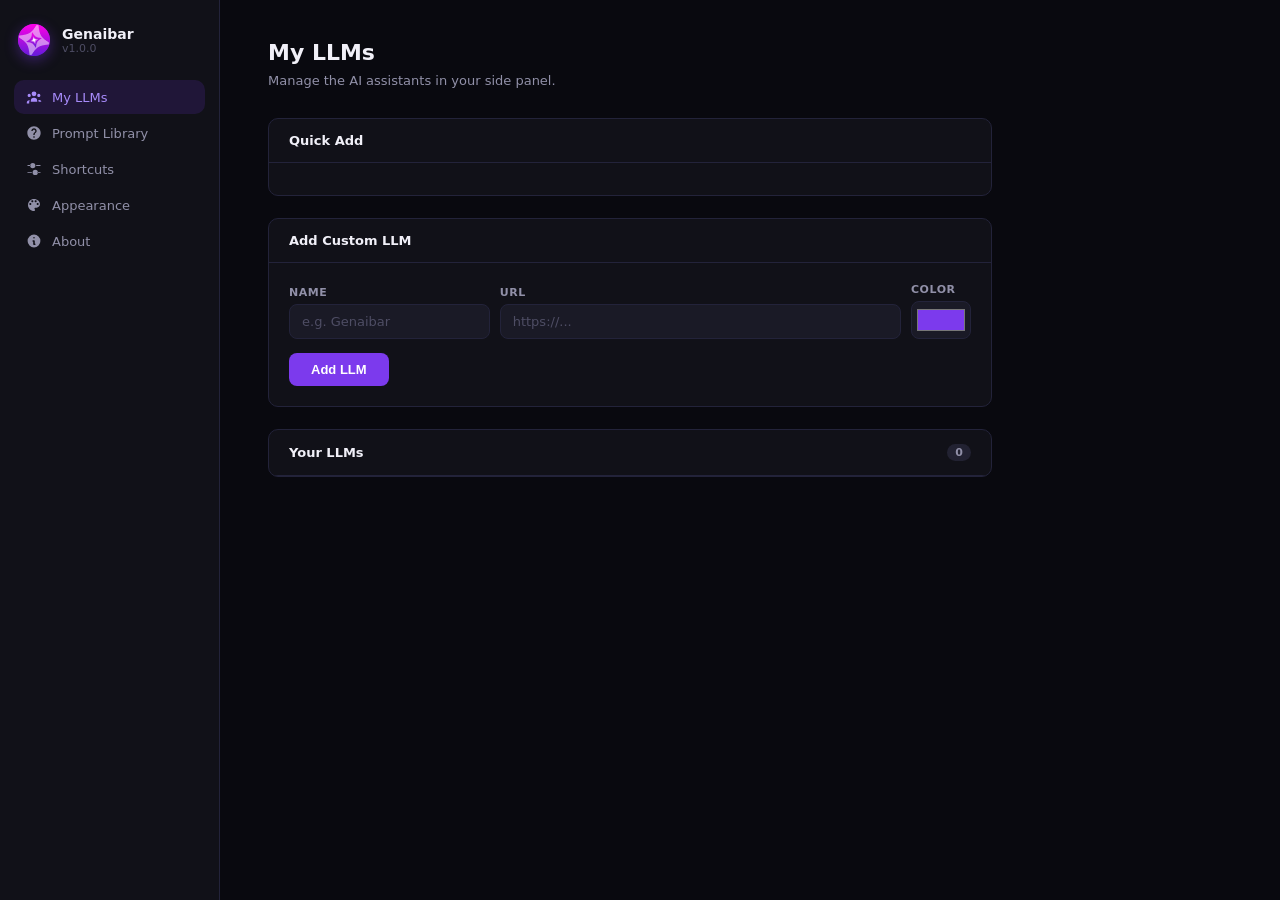
==== options/index.html @ ac5a8de8 "Initial commit: Genaibar - AI Sidebar Chrome Extension" ====
<!DOCTYPE html>
<html lang="en">
<head>
  <meta charset="UTF-8"/>
  <meta name="viewport" content="width=device-width,initial-scale=1.0"/>
  <title>Genaibar — Settings</title>
  <link rel="stylesheet" href="options.css"/>
</head>
<body>
<div class="page">
  <aside class="sidebar">
    <div class="brand">
      <div class="brand-v"><img src="/icons/icon32.png" alt=""></div>
      <div>
        <div class="brand-name">Genaibar</div>
        <div class="brand-ver">v1.0.0</div>
      </div>
    </div>
    <nav class="nav">
      <a class="nav-item active" data-section="llms">
        <svg viewBox="0 0 20 20" fill="currentColor"><path d="M13 6a3 3 0 11-6 0 3 3 0 016 0zM18 8a2 2 0 11-4 0 2 2 0 014 0zM14 15a4 4 0 00-8 0v1h8v-1zM6 8a2 2 0 11-4 0 2 2 0 014 0zM16 18v-1a5.972 5.972 0 00-.75-2.906A3.005 3.005 0 0119 15v1h-3zM4.75 14.094A5.973 5.973 0 004 17v1H1v-1a3 3 0 013.75-2.906z"/></svg>
        My LLMs
      </a>
      <a class="nav-item" data-section="prompts">
        <svg viewBox="0 0 24 24" fill="currentColor"><path d="M12 2C6.48 2 2 6.48 2 12s4.48 10 10 10 10-4.48 10-10S17.52 2 12 2zm1 17h-2v-2h2v2zm2.07-7.75l-.9.92C13.45 12.9 13 13.5 13 15h-2v-.5c0-1.1.45-2.1 1.17-2.83l1.24-1.26c.37-.36.59-.86.59-1.41 0-1.1-.9-2-2-2s-2 .9-2 2H8c0-2.21 1.79-4 4-4s4 1.79 4 4c0 .88-.36 1.68-.93 2.25z"/></svg>
        Prompt Library
      </a>
      <a class="nav-item" data-section="shortcuts">
        <svg viewBox="0 0 24 24" fill="currentColor"><path d="M21.3 7.58H15.72c-.39 0-.7-.31-.7-.7s.31-.7.7-.7h5.58c.39 0 .7.31.7.7s-.31.7-.7.7ZM6.42 7.58H2.7c-.39 0-.7-.31-.7-.7s.31-.7.7-.7h3.72c.39 0 .7.31.7.7s-.32.7-.7.7ZM10.14 10.83a3.95 3.95 0 100-7.9 3.95 3.95 0 000 7.9ZM21.3 17.81h-3.72c-.39 0-.7-.31-.7-.7s.31-.7.7-.7h3.72c.39 0 .7.31.7.7s-.31.7-.7.7ZM8.28 17.81H2.7c-.39 0-.7-.31-.7-.7s.31-.7.7-.7h5.58c.39 0 .7.31.7.7s-.32.7-.7.7ZM13.86 21.07a3.95 3.95 0 100-7.9 3.95 3.95 0 000 7.9Z"/></svg>
        Shortcuts
      </a>
      <a class="nav-item" data-section="appearance">
        <svg viewBox="0 0 24 24" fill="currentColor"><path d="M12 3c-4.97 0-9 4.03-9 9s4.03 9 9 9c.83 0 1.5-.67 1.5-1.5 0-.39-.15-.74-.39-1.01-.23-.26-.38-.61-.38-.99 0-.83.67-1.5 1.5-1.5H16c2.76 0 5-2.24 5-5 0-4.42-4.03-8-9-8zm-5.5 9c-.83 0-1.5-.67-1.5-1.5S5.67 9 6.5 9 8 9.67 8 10.5 7.33 12 6.5 12zm3-4C8.67 8 8 7.33 8 6.5S8.67 5 9.5 5s1.5.67 1.5 1.5S10.33 8 9.5 8zm5 0c-.83 0-1.5-.67-1.5-1.5S13.67 5 14.5 5s1.5.67 1.5 1.5S15.33 8 14.5 8zm3 4c-.83 0-1.5-.67-1.5-1.5S16.67 9 17.5 9s1.5.67 1.5 1.5-.67 1.5-1.5 1.5z"/></svg>
        Appearance
      </a>
      <a class="nav-item" data-section="about">
        <svg viewBox="0 0 20 20" fill="currentColor"><path fill-rule="evenodd" d="M18 10a8 8 0 11-16 0 8 8 0 0116 0zm-7-4a1 1 0 11-2 0 1 1 0 012 0zM9 9a1 1 0 000 2v3a1 1 0 001 1h1a1 1 0 100-2v-3a1 1 0 00-1-1H9z" clip-rule="evenodd"/></svg>
        About
      </a>
    </nav>
  </aside>

  <main class="content">

    <!-- MY LLMS -->
    <section class="section" id="section-llms">
      <div class="section-header"><h1>My LLMs</h1><p>Manage the AI assistants in your side panel.</p></div>
      <div class="card">
        <div class="card-hdr"><h2>Quick Add</h2></div>
        <div class="presets" id="presets"></div>
      </div>
      <div class="card">
        <div class="card-hdr"><h2>Add Custom LLM</h2></div>
        <form class="add-form" id="addForm">
          <div class="form-row">
            <div class="field"><label>Name</label><input type="text" id="newName" placeholder="e.g. Genaibar" maxlength="30" required/></div>
            <div class="field flex2"><label>URL</label><input type="url" id="newUrl" placeholder="https://..." required/></div>
            <div class="field fcolor"><label>Color</label><input type="color" id="newColor" value="#7c3aed"/></div>
          </div>
          <button type="submit" class="btn-primary">Add LLM</button>
        </form>
      </div>
      <div class="card">
        <div class="card-hdr"><h2>Your LLMs</h2><span class="badge" id="llmCount">0</span></div>
        <div id="llmList" class="item-list"></div>
      </div>
    </section>

    <!-- PROMPTS -->
    <section class="section hidden" id="section-prompts">
      <div class="section-header"><h1>Prompt Library</h1><p>Save frequently-used prompts. Click any prompt in the panel to paste it directly into your active LLM.</p></div>
      <div class="card">
        <div class="card-hdr"><h2>Add Prompt</h2></div>
        <form class="add-form" id="promptForm">
          <div class="field"><label>Title</label><input type="text" id="promptTitle" placeholder="e.g. Summarise this page" maxlength="60" required/></div>
          <div class="field"><label>Content</label><textarea id="promptContent" placeholder="Enter the full prompt text…" rows="4" required></textarea></div>
          <button type="submit" class="btn-primary">Save Prompt</button>
        </form>
      </div>
      <div class="card">
        <div class="card-hdr"><h2>Saved Prompts</h2><span class="badge" id="promptCount">0</span></div>
        <div id="promptList" class="item-list"></div>
      </div>
    </section>

    <!-- SHORTCUTS -->
    <section class="section hidden" id="section-shortcuts">
      <div class="section-header"><h1>Keyboard Shortcuts</h1><p>All shortcuts open the panel automatically and paste directly into the active LLM — no extra steps.</p></div>
      <div class="card">
        <div class="card-hdr"><h2>Status</h2><button class="btn-sm-out" id="checkShortcutsBtn">Check now</button></div>
        <div class="shortcut-status" id="shortcutStatus">Click "Check now" to verify your shortcuts.</div>
        <div id="shortcutList" class="shortcut-list"></div>
      </div>
      <div class="card">
        <div class="card-hdr"><h2>Reference</h2></div>
        <table class="sc-table">
          <thead><tr><th>Action</th><th>Default shortcut</th></tr></thead>
          <tbody>
            <tr><td>Screenshot → paste into LLM</td><td><kbd>Alt</kbd>+<kbd>Shift</kbd>+<kbd>S</kbd></td></tr>
            <tr><td>Region screenshot → paste into LLM</td><td><kbd>Alt</kbd>+<kbd>Shift</kbd>+<kbd>R</kbd></td></tr>
            <tr><td>Selected text → paste into LLM</td><td><kbd>Alt</kbd>+<kbd>Shift</kbd>+<kbd>C</kbd></td></tr>
          </tbody>
        </table>
        <p class="hint">To change shortcuts: <a class="hlink" id="scLink" href="#">chrome://extensions/shortcuts</a></p>
      </div>
    </section>

    <!-- APPEARANCE -->
    <section class="section hidden" id="section-appearance">
      <div class="section-header"><h1>Appearance</h1><p>Customise how Genaibar behaves on your pages.</p></div>
      <div class="card">
        <div class="card-hdr"><h2>Floating Button</h2></div>
        <div class="toggle-row">
          <div>
            <div class="toggle-label">Show floating "V" button on all pages</div>
            <div class="toggle-sub">A small draggable button that opens the side panel instantly.</div>
          </div>
          <label class="toggle-switch">
            <input type="checkbox" id="floatingBtnToggle" checked/>
            <span class="toggle-knob"></span>
          </label>
        </div>
      </div>
    </section>

    <!-- ABOUT -->
    <section class="section hidden" id="section-about">
      <div class="section-header"><h1>About</h1></div>
      <div class="card about-card">
        <div class="about-v"><img src="/icons/icon48.png" alt=""></div>
        <h2>Genaibar <div class="ver-tag">v1.0.0</div></h2>
        <p>A production-ready Chrome extension that loads all your AI assistants in a persistent side panel — with direct screenshot &amp; text paste, session history, prompt library, keyboard shortcuts, and a floating quick-access button.</p>
        <!-- <div class="phases">
          <div class="phase done">Phase 1 — LLM Hub &amp; Side Panel ✓</div>
          <div class="phase done">Phase 2 — Screenshot Tool &amp; History ✓</div>
          <div class="phase done">Phase 3 — Direct Paste &amp; Smart Copy ✓</div>
          <div class="phase done">Phase 4 — Prompt Library ✓</div>
          <div class="phase done">Phase 5 — Floating Button &amp; Polish ✓</div>
        </div> -->
        <a class="gh-link" href="https://github.com" target="_blank">⭐ Star on GitHub</a>
      </div>
    </section>

  </main>
</div>
<div id="toast" class="toast"></div>
<script src="options.js"></script>
</body>
</html>
---- options/options.css ----
:root{
  --bg-0:#09090f;--bg-1:#111118;--bg-2:#1a1a26;--bg-3:#222232;--bg-4:#2c2c40;
  --accent:#7c3aed;--accent-dim:rgba(124,58,237,.15);--accent-light:#a78bfa;
  --text-1:#f1f0f8;--text-2:#9190a8;--text-3:#4e4d64;
  --border:#23233a;--border-l:#2e2e46;
  --success:#10b981;--danger:#ef4444;--warn:#f59e0b;
  --r:10px;
}
*,*::before,*::after{box-sizing:border-box;margin:0;padding:0}
body{background:var(--bg-0);color:var(--text-1);font-family:-apple-system,BlinkMacSystemFont,'Segoe UI',system-ui,sans-serif;font-size:14px;min-height:100vh;-webkit-font-smoothing:antialiased}
.page{display:flex;min-height:100vh}

/* ── SIDEBAR ── */
.sidebar{width:220px;background:var(--bg-1);border-right:1px solid var(--border);display:flex;flex-direction:column;padding:24px 14px;gap:24px;flex-shrink:0;position:fixed;top:0;left:0;bottom:0}
.brand{display:flex;align-items:center;gap:12px;padding:0 4px}
.brand-v{width:32px;height:32px;border-radius:50%;background:linear-gradient(135deg,#7c3aed,#4c1d95);display:flex;align-items:center;justify-content:center;font-size:18px;font-weight:800;color:#fff;flex-shrink:0;box-shadow:0 4px 14px rgba(124,58,237,.4)}
.brand-name{font-size:14px;font-weight:800;color:var(--text-1)}
.brand-ver{font-size:11px;color:var(--text-3)}
.nav{display:flex;flex-direction:column;gap:2px}
.nav-item{display:flex;align-items:center;gap:10px;padding:9px 12px;border-radius:var(--r);cursor:pointer;color:var(--text-2);font-weight:500;text-decoration:none;transition:all .14s;font-size:13px}
.nav-item svg{width:16px;height:16px;flex-shrink:0}
.nav-item:hover{background:var(--bg-2);color:var(--text-1)}
.nav-item.active{background:var(--accent-dim);color:var(--accent-light)}

/* ── CONTENT ── */
.content{flex:1;margin-left:220px;padding:40px 48px;max-width:820px}
.section{display:flex;flex-direction:column;gap:22px}
.section.hidden{display:none}
.section-header{margin-bottom:4px}
.section-header h1{font-size:22px;font-weight:800;margin-bottom:5px}
.section-header p{color:var(--text-2);line-height:1.7;font-size:13px}

/* ── CARDS ── */
.card{background:var(--bg-1);border:1px solid var(--border);border-radius:var(--r);overflow:hidden}
.card-hdr{display:flex;align-items:center;gap:10px;padding:14px 20px;border-bottom:1px solid var(--border)}
.card-hdr h2{font-size:13px;font-weight:700}
.badge{background:var(--bg-3);color:var(--text-2);font-size:11px;font-weight:700;padding:2px 8px;border-radius:20px;margin-left:auto}

/* ── PRESETS ── */
.presets{display:flex;flex-wrap:wrap;gap:8px;padding:16px 20px}
.preset-btn{display:flex;align-items:center;gap:7px;padding:7px 13px;background:var(--bg-2);border:1px solid var(--border);border-radius:8px;color:var(--text-1);font-size:13px;font-weight:500;cursor:pointer;transition:all .14s}
.preset-btn img{width:16px;height:16px;border-radius:3px}
.preset-btn:hover{border-color:var(--accent);background:var(--accent-dim);color:var(--accent-light)}
.preset-btn.added{opacity:.38;cursor:default;pointer-events:none}
.preset-btn.added::after{content:' ✓';color:var(--success)}

/* ── FORMS ── */
.add-form{padding:20px;display:flex;flex-direction:column;gap:14px}
.form-row{display:flex;gap:10px;align-items:flex-end}
.field{display:flex;flex-direction:column;gap:5px;flex:1}
.field.flex2{flex:2}
.field.fcolor{flex:0 0 60px}
label{font-size:11px;font-weight:700;color:var(--text-2);text-transform:uppercase;letter-spacing:.05em}
input[type="text"],input[type="url"],textarea{background:var(--bg-2);border:1px solid var(--border);border-radius:8px;color:var(--text-1);font-size:13px;padding:9px 12px;outline:none;transition:border-color .14s;width:100%;font-family:inherit}
input[type="text"]:focus,input[type="url"]:focus,textarea:focus{border-color:var(--accent)}
input::placeholder,textarea::placeholder{color:var(--text-3)}
textarea{resize:vertical;min-height:80px}
input[type="color"]{width:60px;height:38px;border:1px solid var(--border);border-radius:8px;background:var(--bg-2);cursor:pointer;padding:3px}
.btn-primary{align-self:flex-start;padding:9px 22px;background:var(--accent);color:#fff;border:none;border-radius:8px;font-size:13px;font-weight:700;cursor:pointer;transition:background .14s}
.btn-primary:hover{background:#6d28d9}

/* ── ITEM LISTS ── */
.item-list{display:flex;flex-direction:column}
.list-empty{padding:20px;text-align:center;color:var(--text-3);font-size:13px}
.list-row{display:flex;align-items:center;gap:10px;padding:10px 16px;border-bottom:1px solid var(--border);transition:background .1s}
.list-row:hover{background:var(--bg-2)}
.list-row:last-child{border-bottom:none}
.color-dot{width:10px;height:10px;border-radius:50%;flex-shrink:0}
.row-fav{width:22px;height:22px;border-radius:4px;display:flex;align-items:center;justify-content:center;font-size:10px;font-weight:700;color:#fff;flex-shrink:0;background:var(--bg-3)}
.row-fav img{width:22px;height:22px;border-radius:4px;object-fit:contain}
.row-info{flex:1;overflow:hidden}
.row-name{font-size:13px;font-weight:600;display:flex;align-items:center;gap:5px}
.row-url{font-size:11px;color:var(--text-3);overflow:hidden;text-overflow:ellipsis;white-space:nowrap}
.def-star{color:var(--warn)}
.row-acts{display:flex;gap:3px}
.row-btn{padding:4px 8px;border-radius:6px;background:transparent;border:1px solid var(--border);color:var(--text-3);font-size:12px;cursor:pointer;transition:all .12s}
.row-btn:hover{color:var(--text-1);border-color:var(--border-l)}
.row-btn.del:hover{color:var(--danger);border-color:var(--danger)}
.row-btn.star:hover{color:var(--warn);border-color:var(--warn)}

/* ── SHORTCUTS ── */
.shortcut-status{padding:12px 20px;font-size:13px;color:var(--text-2);border-bottom:1px solid var(--border)}
.sok{color:var(--success);font-weight:700}
.sw{color:var(--warn);font-weight:700}
.slink{color:var(--accent-light);text-decoration:underline;cursor:pointer;font-weight:600;margin-left:8px}
.shortcut-list{display:flex;flex-direction:column}
.sc-row{display:flex;align-items:center;justify-content:space-between;padding:11px 20px;border-bottom:1px solid var(--border)}
.sc-row:last-child{border-bottom:none}
.sc-lbl{font-size:13px}
.sc-key{display:flex;align-items:center;gap:2px}
.sc-key kbd{display:inline-flex;align-items:center;padding:2px 7px;background:var(--bg-3);border:1px solid var(--border);border-radius:5px;font-family:inherit;font-size:12px;font-weight:700;color:var(--text-1)}
.sc-warn{color:var(--warn);font-size:12px;font-weight:700}
.sc-table{width:100%;border-collapse:collapse}
.sc-table th,.sc-table td{padding:12px 20px;text-align:left;border-bottom:1px solid var(--border)}
.sc-table th{font-size:11px;text-transform:uppercase;letter-spacing:.05em;color:var(--text-3)}
.sc-table tr:last-child td{border-bottom:none}
kbd{display:inline-flex;align-items:center;padding:2px 7px;background:var(--bg-3);border:1px solid var(--border);border-radius:5px;font-family:inherit;font-size:12px;font-weight:700;color:var(--text-1)}
.hint{padding:12px 20px;color:var(--text-2);font-size:12px;border-top:1px solid var(--border)}
.hlink{color:var(--accent-light);text-decoration:underline;cursor:pointer}
.btn-sm-out{margin-left:auto;padding:5px 12px;background:transparent;border:1px solid var(--border);border-radius:7px;color:var(--text-2);font-size:12px;font-weight:600;cursor:pointer;transition:all .14s}
.btn-sm-out:hover{color:var(--text-1);border-color:var(--accent)}

/* ── TOGGLE SWITCH ── */
.toggle-row{display:flex;align-items:center;justify-content:space-between;padding:16px 20px;gap:20px}
.toggle-label{font-size:13px;font-weight:600;margin-bottom:3px}
.toggle-sub{font-size:12px;color:var(--text-2)}
.toggle-switch{position:relative;display:inline-block;width:42px;height:24px;flex-shrink:0}
.toggle-switch input{opacity:0;width:0;height:0}
.toggle-knob{position:absolute;cursor:pointer;inset:0;background:var(--bg-3);border:1px solid var(--border);border-radius:24px;transition:.2s}
.toggle-knob::before{content:'';position:absolute;width:18px;height:18px;left:2px;top:2px;background:var(--text-3);border-radius:50%;transition:.2s}
input:checked + .toggle-knob{background:var(--accent);border-color:var(--accent)}
input:checked + .toggle-knob::before{transform:translateX(18px);background:#fff}

/* ── ABOUT ── */
.about-card{display:flex;flex-direction:column;align-items:center;text-align:center;gap:16px;padding:40px}
.about-v{width:64px;height:64px;border-radius:50%;background:linear-gradient(135deg,#7c3aed,#4c1d95);display:flex;align-items:center;justify-content:center;font-size:28px;font-weight:900;color:#fff;box-shadow:0 8px 28px rgba(124,58,237,.5)}
.about-card h2{font-size:20px;font-weight:800}
.about-card p{color:var(--text-2);max-width:460px;line-height:1.75;font-size:13px}
.ver-tag{font-size:13px;color:var(--text-3);font-weight:400}
.phases{display:flex;flex-direction:column;gap:7px;width:100%;max-width:360px}
.phase{padding:9px 16px;border:1px solid var(--border);border-radius:8px;font-size:13px;color:var(--text-2);text-align:left}
.phase.done{border-color:var(--success);color:var(--success);background:rgba(16,185,129,.07)}
.gh-link{display:inline-flex;align-items:center;gap:6px;padding:10px 22px;background:var(--bg-3);border:1px solid var(--border-l);border-radius:8px;color:var(--text-1);font-size:13px;font-weight:600;text-decoration:none;transition:all .14s}
.gh-link:hover{border-color:var(--accent);color:var(--accent-light)}

/* ── TOAST ── */
.toast{position:fixed;bottom:24px;right:24px;background:var(--bg-3);border:1px solid var(--border);border-radius:10px;padding:11px 18px;font-size:13px;font-weight:600;color:var(--text-1);opacity:0;transform:translateY(6px);transition:all .2s;pointer-events:none;z-index:1000}
.toast.show{opacity:1;transform:translateY(0)}
.toast.success{border-color:var(--success);color:var(--success)}
.toast.error{border-color:var(--danger);color:var(--danger)}
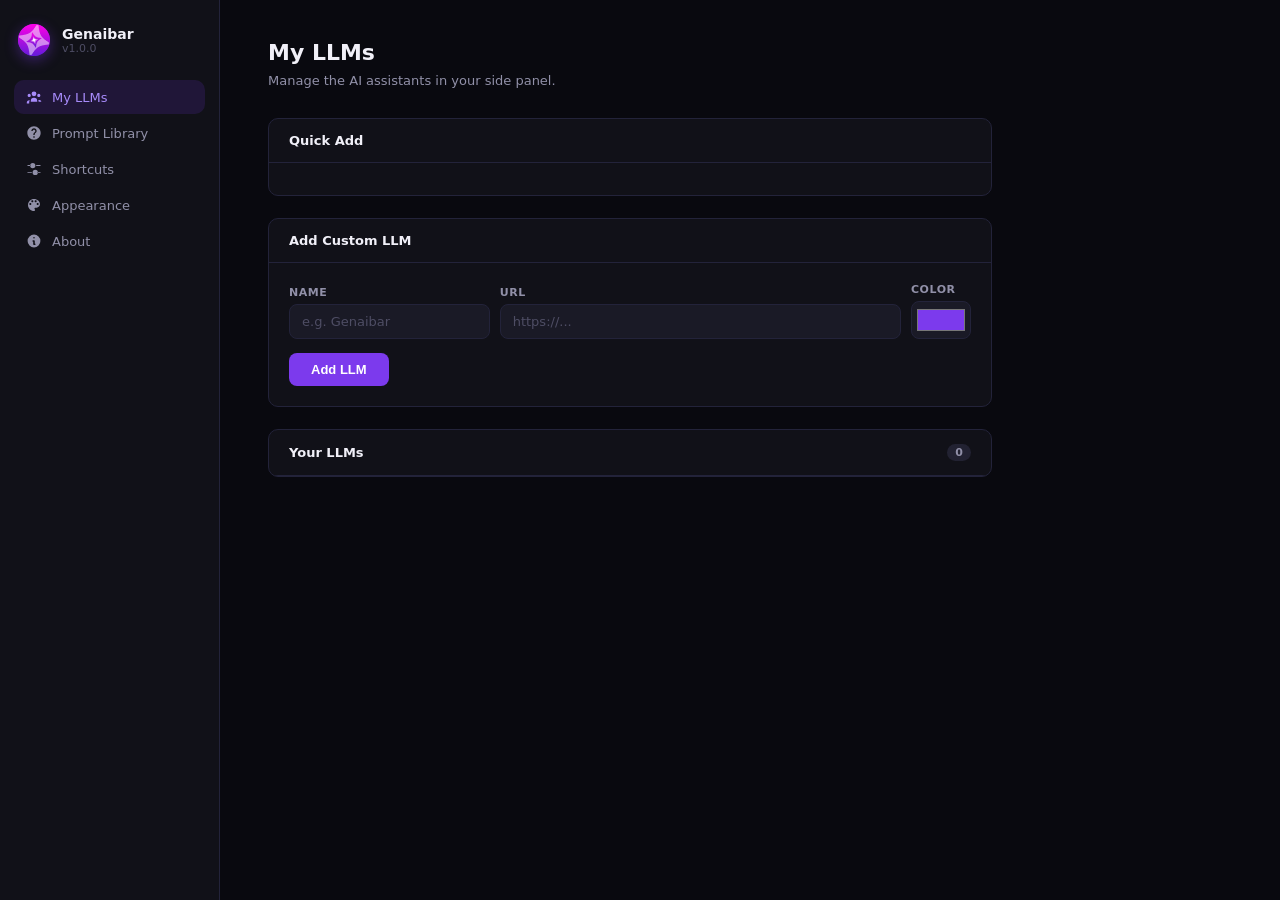
==== commit f6ce7d68: "Initial commit: Genaibar - Updated" ====
--- a/options/index.html
+++ b/options/index.html
@@ -137,7 +137,7 @@
           <div class="phase done">Phase 4 — Prompt Library ✓</div>
           <div class="phase done">Phase 5 — Floating Button &amp; Polish ✓</div>
         </div> -->
-        <a class="gh-link" href="https://github.com" target="_blank">⭐ Star on GitHub</a>
+        <a class="gh-link" href="https://github.com/MuhammadFaizanAI/Genaibar" target="_blank">⭐ Star on GitHub</a>
       </div>
     </section>
 
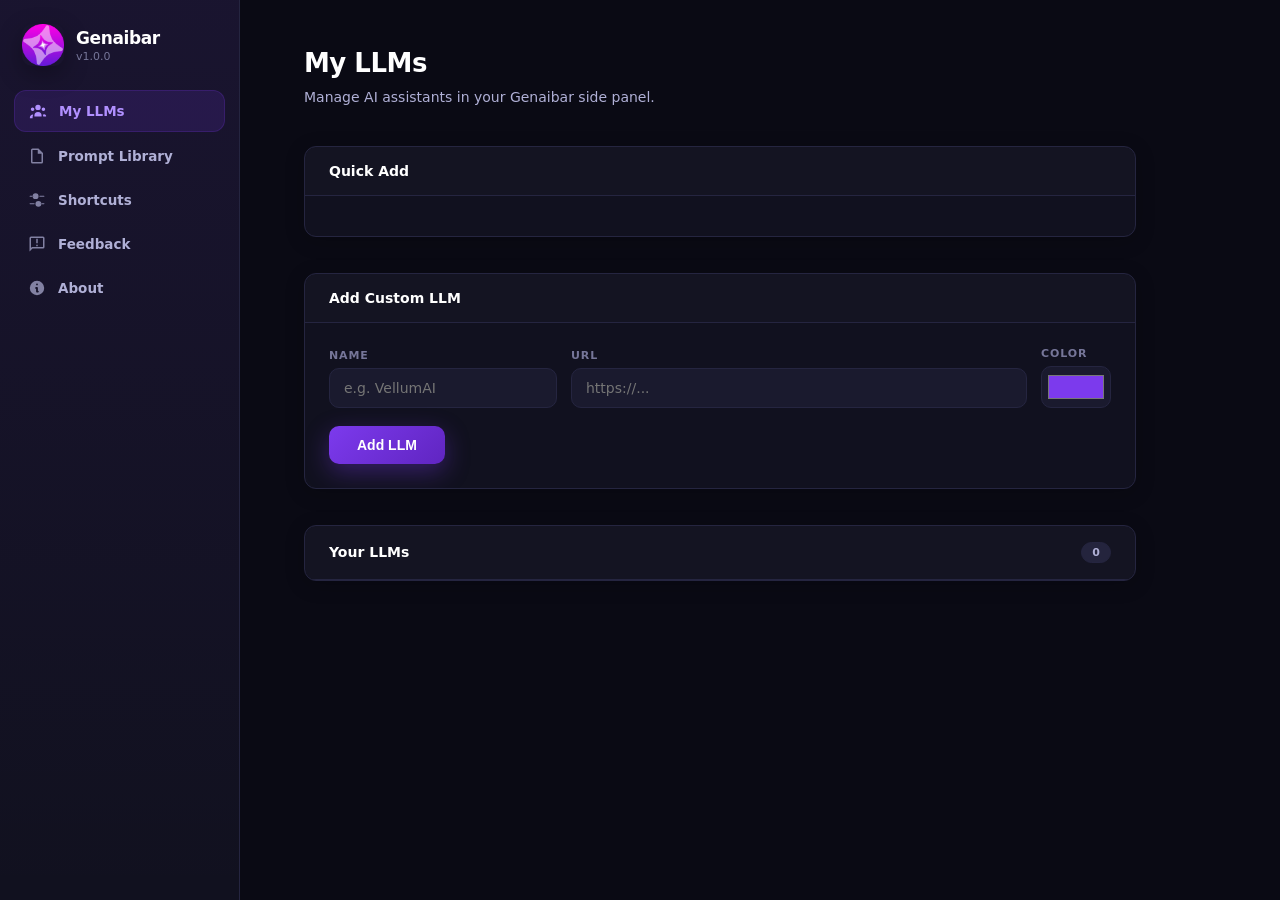
==== commit 11079e28: "Initial commit: Genaibar - v1.0.0" ====
--- a/options/index.html
+++ b/options/index.html
@@ -10,7 +10,7 @@
 <div class="page">
   <aside class="sidebar">
     <div class="brand">
-      <div class="brand-v"><img src="/icons/icon32.png" alt=""></div>
+      <img src="../icons/icon48.png" class="brand-logo" alt="Genaibar"/>
       <div>
         <div class="brand-name">Genaibar</div>
         <div class="brand-ver">v1.0.0</div>
@@ -22,16 +22,16 @@
         My LLMs
       </a>
       <a class="nav-item" data-section="prompts">
-        <svg viewBox="0 0 24 24" fill="currentColor"><path d="M12 2C6.48 2 2 6.48 2 12s4.48 10 10 10 10-4.48 10-10S17.52 2 12 2zm1 17h-2v-2h2v2zm2.07-7.75l-.9.92C13.45 12.9 13 13.5 13 15h-2v-.5c0-1.1.45-2.1 1.17-2.83l1.24-1.26c.37-.36.59-.86.59-1.41 0-1.1-.9-2-2-2s-2 .9-2 2H8c0-2.21 1.79-4 4-4s4 1.79 4 4c0 .88-.36 1.68-.93 2.25z"/></svg>
+        <svg viewBox="0 0 24 24" fill="currentColor"><path d="M14,2H6A2,2 0 0,0 4,4V20A2,2 0 0,0 6,22H18A2,2 0 0,0 20,20V8L14,2M18,20H6V4H13V9H18V20Z"/></svg>
         Prompt Library
       </a>
       <a class="nav-item" data-section="shortcuts">
         <svg viewBox="0 0 24 24" fill="currentColor"><path d="M21.3 7.58H15.72c-.39 0-.7-.31-.7-.7s.31-.7.7-.7h5.58c.39 0 .7.31.7.7s-.31.7-.7.7ZM6.42 7.58H2.7c-.39 0-.7-.31-.7-.7s.31-.7.7-.7h3.72c.39 0 .7.31.7.7s-.32.7-.7.7ZM10.14 10.83a3.95 3.95 0 100-7.9 3.95 3.95 0 000 7.9ZM21.3 17.81h-3.72c-.39 0-.7-.31-.7-.7s.31-.7.7-.7h3.72c.39 0 .7.31.7.7s-.31.7-.7.7ZM8.28 17.81H2.7c-.39 0-.7-.31-.7-.7s.31-.7.7-.7h5.58c.39 0 .7.31.7.7s-.32.7-.7.7ZM13.86 21.07a3.95 3.95 0 100-7.9 3.95 3.95 0 000 7.9Z"/></svg>
         Shortcuts
       </a>
-      <a class="nav-item" data-section="appearance">
-        <svg viewBox="0 0 24 24" fill="currentColor"><path d="M12 3c-4.97 0-9 4.03-9 9s4.03 9 9 9c.83 0 1.5-.67 1.5-1.5 0-.39-.15-.74-.39-1.01-.23-.26-.38-.61-.38-.99 0-.83.67-1.5 1.5-1.5H16c2.76 0 5-2.24 5-5 0-4.42-4.03-8-9-8zm-5.5 9c-.83 0-1.5-.67-1.5-1.5S5.67 9 6.5 9 8 9.67 8 10.5 7.33 12 6.5 12zm3-4C8.67 8 8 7.33 8 6.5S8.67 5 9.5 5s1.5.67 1.5 1.5S10.33 8 9.5 8zm5 0c-.83 0-1.5-.67-1.5-1.5S13.67 5 14.5 5s1.5.67 1.5 1.5S15.33 8 14.5 8zm3 4c-.83 0-1.5-.67-1.5-1.5S16.67 9 17.5 9s1.5.67 1.5 1.5-.67 1.5-1.5 1.5z"/></svg>
-        Appearance
+      <a class="nav-item" data-section="feedback">
+        <svg viewBox="0 0 24 24" fill="currentColor"><path d="M20,2H4A2,2 0 0,0 2,4V22L6,18H20A2,2 0 0,0 22,16V4A2,2 0 0,0 20,2M20,16H5.17L4,17.17V4H20V16M11,5H13V11H11V5M11,13H13V15H11V13Z"/></svg>
+        Feedback
       </a>
       <a class="nav-item" data-section="about">
         <svg viewBox="0 0 20 20" fill="currentColor"><path fill-rule="evenodd" d="M18 10a8 8 0 11-16 0 8 8 0 0116 0zm-7-4a1 1 0 11-2 0 1 1 0 012 0zM9 9a1 1 0 000 2v3a1 1 0 001 1h1a1 1 0 100-2v-3a1 1 0 00-1-1H9z" clip-rule="evenodd"/></svg>
@@ -41,19 +41,15 @@
   </aside>
 
   <main class="content">
-
     <!-- MY LLMS -->
     <section class="section" id="section-llms">
-      <div class="section-header"><h1>My LLMs</h1><p>Manage the AI assistants in your side panel.</p></div>
-      <div class="card">
-        <div class="card-hdr"><h2>Quick Add</h2></div>
-        <div class="presets" id="presets"></div>
-      </div>
+      <div class="section-header"><h1>My LLMs</h1><p>Manage AI assistants in your Genaibar side panel.</p></div>
+      <div class="card"><div class="card-hdr"><h2>Quick Add</h2></div><div class="presets" id="presets"></div></div>
       <div class="card">
         <div class="card-hdr"><h2>Add Custom LLM</h2></div>
         <form class="add-form" id="addForm">
           <div class="form-row">
-            <div class="field"><label>Name</label><input type="text" id="newName" placeholder="e.g. Genaibar" maxlength="30" required/></div>
+            <div class="field"><label>Name</label><input type="text" id="newName" placeholder="e.g. VellumAI" maxlength="30" required/></div>
             <div class="field flex2"><label>URL</label><input type="url" id="newUrl" placeholder="https://..." required/></div>
             <div class="field fcolor"><label>Color</label><input type="color" id="newColor" value="#7c3aed"/></div>
           </div>
@@ -68,7 +64,7 @@
 
     <!-- PROMPTS -->
     <section class="section hidden" id="section-prompts">
-      <div class="section-header"><h1>Prompt Library</h1><p>Save frequently-used prompts. Click any prompt in the panel to paste it directly into your active LLM.</p></div>
+      <div class="section-header"><h1>Prompt Library</h1><p>Save prompts you use often. Click any prompt in the side panel to paste it instantly into your active LLM.</p></div>
       <div class="card">
         <div class="card-hdr"><h2>Add Prompt</h2></div>
         <form class="add-form" id="promptForm">
@@ -85,62 +81,93 @@
 
     <!-- SHORTCUTS -->
     <section class="section hidden" id="section-shortcuts">
-      <div class="section-header"><h1>Keyboard Shortcuts</h1><p>All shortcuts open the panel automatically and paste directly into the active LLM — no extra steps.</p></div>
+      <div class="section-header"><h1>Keyboard Shortcuts</h1><p>Manage your productivity triggers. All shortcuts automatically open Genaibar and context-inject into the active LLM.</p></div>
+      
       <div class="card">
-        <div class="card-hdr"><h2>Status</h2><button class="btn-sm-out" id="checkShortcutsBtn">Check now</button></div>
-        <div class="shortcut-status" id="shortcutStatus">Click "Check now" to verify your shortcuts.</div>
+        <div class="card-hdr">
+          <h2>Active Status</h2>
+          <button class="btn-sm-out" id="checkShortcutsBtn">Check for Conflicts</button>
+        </div>
+        <div class="shortcut-status" id="shortcutStatus">Verify your system shortcuts are active and not conflicted.</div>
         <div id="shortcutList" class="shortcut-list"></div>
       </div>
+
       <div class="card">
-        <div class="card-hdr"><h2>Reference</h2></div>
-        <table class="sc-table">
-          <thead><tr><th>Action</th><th>Default shortcut</th></tr></thead>
-          <tbody>
-            <tr><td>Screenshot → paste into LLM</td><td><kbd>Alt</kbd>+<kbd>Shift</kbd>+<kbd>S</kbd></td></tr>
-            <tr><td>Region screenshot → paste into LLM</td><td><kbd>Alt</kbd>+<kbd>Shift</kbd>+<kbd>R</kbd></td></tr>
-            <tr><td>Selected text → paste into LLM</td><td><kbd>Alt</kbd>+<kbd>Shift</kbd>+<kbd>C</kbd></td></tr>
-          </tbody>
-        </table>
-        <p class="hint">To change shortcuts: <a class="hlink" id="scLink" href="#">chrome://extensions/shortcuts</a></p>
+        <div class="card-hdr"><h2>Shortcut Reference</h2></div>
+        <div class="table-wrapper">
+          <table class="sc-table">
+            <thead><tr><th>Feature</th><th>Default Key</th></tr></thead>
+            <tbody>
+              <tr><td><strong>Open/Close Genaibar</strong></td><td><kbd>Alt</kbd> + <kbd>Shift</kbd> + <kbd>L</kbd></td></tr>
+              <tr><td><strong>Capture Full Tab → Upload</strong></td><td><kbd>Alt</kbd> + <kbd>Shift</kbd> + <kbd>S</kbd></td></tr>
+              <tr><td><strong>Select Region → Upload</strong></td><td><kbd>Alt</kbd> + <kbd>Shift</kbd> + <kbd>R</kbd></td></tr>
+              <tr><td><strong>Copy Selection → Inject</strong></td><td><kbd>Alt</kbd> + <kbd>Shift</kbd> + <kbd>C</kbd></td></tr>
+            </tbody>
+          </table>
+        </div>
+        <div class="card-footer">
+          <p class="hint">Customise these keys in Chrome Settings: <a class="hlink" id="scLink" href="#">chrome://extensions/shortcuts</a></p>
+        </div>
       </div>
     </section>
 
-    <!-- APPEARANCE -->
-    <section class="section hidden" id="section-appearance">
-      <div class="section-header"><h1>Appearance</h1><p>Customise how Genaibar behaves on your pages.</p></div>
+    <!-- FEEDBACK -->
+    <section class="section hidden" id="section-feedback">
+      <div class="section-header"><h1>Feedback</h1><p>Have a feature request or found a bug? Send a message directly to the developer.</p></div>
       <div class="card">
-        <div class="card-hdr"><h2>Floating Button</h2></div>
-        <div class="toggle-row">
-          <div>
-            <div class="toggle-label">Show floating "V" button on all pages</div>
-            <div class="toggle-sub">A small draggable button that opens the side panel instantly.</div>
-          </div>
-          <label class="toggle-switch">
-            <input type="checkbox" id="floatingBtnToggle" checked/>
-            <span class="toggle-knob"></span>
-          </label>
-        </div>
+        <div class="card-hdr"><h2>Send Feedback</h2></div>
+        <form class="add-form" id="feedbackForm">
+          <div class="field"><label>Subject</label><input type="text" id="fbSubject" placeholder="e.g. Bug on Claude.ai" required/></div>
+          <div class="field"><label>Message</label><textarea id="fbMessage" placeholder="Describe your feedback in detail…" rows="6" required></textarea></div>
+          <button type="submit" class="btn-primary">Send via Email</button>
+        </form>
       </div>
     </section>
 
     <!-- ABOUT -->
     <section class="section hidden" id="section-about">
-      <div class="section-header"><h1>About</h1></div>
-      <div class="card about-card">
-        <div class="about-v"><img src="/icons/icon48.png" alt=""></div>
-        <h2>Genaibar <div class="ver-tag">v1.0.0</div></h2>
-        <p>A production-ready Chrome extension that loads all your AI assistants in a persistent side panel — with direct screenshot &amp; text paste, session history, prompt library, keyboard shortcuts, and a floating quick-access button.</p>
-        <!-- <div class="phases">
-          <div class="phase done">Phase 1 — LLM Hub &amp; Side Panel ✓</div>
-          <div class="phase done">Phase 2 — Screenshot Tool &amp; History ✓</div>
-          <div class="phase done">Phase 3 — Direct Paste &amp; Smart Copy ✓</div>
-          <div class="phase done">Phase 4 — Prompt Library ✓</div>
-          <div class="phase done">Phase 5 — Floating Button &amp; Polish ✓</div>
-        </div> -->
-        <a class="gh-link" href="https://github.com/MuhammadFaizanAI/Genaibar" target="_blank">⭐ Star on GitHub</a>
+      <div class="section-header"><h1>About Genaibar</h1></div>
+      <div class="card blog-card">
+        <article class="blog-post">
+          <header class="post-header">
+            <img src="../icons/icon128.png" class="post-logo" alt="Genaibar"/>
+            <div class="post-meta">
+              <h1>Genaibar: The Ultimate AI Sidebar</h1>
+              <div class="post-version">Version 1.0.0</div>
+            </div>
+            <a href="https://github.com/MuhammadFaizanAI" target="_blank" class="author-btn">
+              <svg viewBox="0 0 24 24" fill="currentColor"><path d="M12,2A10,10 0 0,0 2,12C2,16.42 4.87,20.17 8.84,21.5C9.34,21.58 9.5,21.27 9.5,21.03C9.5,20.81 9.5,20.24 9.5,19.5C6.71,20.1 6.12,18.15 6.12,18.15C5.66,17 5,16.7 5,16.7C4.09,16.07 5.07,16.08 5.07,16.08C6.08,16.15 6.61,17.12 6.61,17.12C7.5,18.65 8.95,18.2 9.53,17.93C9.62,17.28 9.88,16.84 10.17,16.59C7.94,16.31 5.6,15.45 5.6,11.59C5.6,10.5 6,9.6 6.65,8.9C6.55,8.65 6.2,7.63 6.75,6.28C6.75,6.28 7.6,6 9.53,7.3C10.33,7.1 11.2,7 12,7C12.8,7 13.67,7.1 14.47,7.3C16.4,6 17.25,6.28 17.25,6.28C17.8,7.63 17.45,8.65 17.35,8.9C18,9.6 18.4,10.5 18.4,11.59C18.4,15.46 16.06,16.3 13.82,16.56C14.18,16.88 14.5,17.5 14.5,18.45C14.5,19.81 14.5,20.9 14.5,21.23C14.5,21.47 14.66,21.75 15.17,21.65C19.14,20.31 22,16.56 22,12A10,10 0 0,0 12,2Z"/></svg>
+              Follow @MuhammadFaizanAI
+            </a>
+          </header>
+
+          <div class="post-content">
+            <p>Welcome to <strong>Genaibar</strong>, the industry-standard AI productivity tool designed by developers, for developers. In an era where switching tabs between ChatGPT, Claude, and Gemini kills your flow, Genaibar brings the power of all AI assistants into a single, persistent, and beautiful glassmorphic sidebar.</p>
+
+            <h3>Why Genaibar?</h3>
+            <p>Most AI extensions are slow, cluttered, or restricted. Genaibar is built with a <strong>Performance-First</strong> philosophy. Using our lazy-loading architecture, only the active LLM tab consumes resources, ensuring your browser stays fast even with 10+ assistants configured.</p>
+
+            <h3>Key Capabilities</h3>
+            <ul>
+              <li><strong>Advanced Auto-Upload:</strong> Our proprietary "Hidden File Input" strategy allows seamless screenshot uploads to Claude.ai and Gemini, bypassing modern security frameworks that block standard pasting.</li>
+              <li><strong>Visual Precision:</strong> Capture high-resolution full-tab screenshots or use the regional crop tool (<code>Alt+Shift+R</code>) for focused analysis.</li>
+              <li><strong>Smart Selection:</strong> Select text on any webpage and press <code>Alt+Shift+C</code> to instantly context-inject it into your chat.</li>
+              <li><strong>Glassmorphic UI:</strong> A modern, Apple-inspired interface that feels native to your operating system.</li>
+            </ul>
+
+            <h3>Where it "Lags" (Honest Engineering)</h3>
+            <p>We believe in transparency. Genaibar is powerful, but it faces standard browser security boundaries:</p>
+            <ul>
+              <li><strong>PDF Restrictions:</strong> Chrome's built-in PDF viewer is a restricted environment. Content scripts cannot read PDF text directly. Use the Genaibar Screenshot tool to capture PDF content visually instead.</li>
+              <li><strong>System Pages:</strong> For your security, Chrome blocks extensions on <code>chrome://</code> pages and the Web Store.</li>
+              <li><strong>Site Layout Changes:</strong> AI platforms update their code weekly. If a chat input isn't detected, use the <strong>Reload</strong> button or fallback to manual <code>Ctrl+V</code>.</li>
+            </ul>
+
+            <p class="post-footer">Developed with passion by <strong>Muhammad Faizan</strong>. Check out the source code and contribute on <a href="https://github.com/MuhammadFaizanAI/Genaibar" target="_blank">GitHub</a>.</p>
+          </div>
+        </article>
       </div>
     </section>
-
   </main>
 </div>
 <div id="toast" class="toast"></div>
--- a/options/options.css
+++ b/options/options.css
@@ -1,130 +1,175 @@
 :root{
-  --bg-0:#09090f;--bg-1:#111118;--bg-2:#1a1a26;--bg-3:#222232;--bg-4:#2c2c40;
-  --accent:#7c3aed;--accent-dim:rgba(124,58,237,.15);--accent-light:#a78bfa;
-  --text-1:#f1f0f8;--text-2:#9190a8;--text-3:#4e4d64;
-  --border:#23233a;--border-l:#2e2e46;
-  --success:#10b981;--danger:#ef4444;--warn:#f59e0b;
-  --r:10px;
+  --bg-0:#0a0a14;--bg-1:#11111f;--bg-2:#1a1a2e;--bg-3:#24243d;--bg-4:#2d2d4f;
+  --accent:#7c3aed;--accent-dim:rgba(124,58,237,.15);--accent-light:#b190ff;
+  --text-1:#ffffff;--text-2:#b0b0d6;--text-3:#767699;
+  --border:#252540;--border-l:#35355a;
+  --success:#10b981;--danger:#ff4d6d;--warn:#f59e0b;
+  --r:12px;
 }
 *,*::before,*::after{box-sizing:border-box;margin:0;padding:0}
-body{background:var(--bg-0);color:var(--text-1);font-family:-apple-system,BlinkMacSystemFont,'Segoe UI',system-ui,sans-serif;font-size:14px;min-height:100vh;-webkit-font-smoothing:antialiased}
+body{background:var(--bg-0);color:var(--text-1);font-family:-apple-system,BlinkMacSystemFont,'Inter','Segoe UI',system-ui,sans-serif;
+  font-size:14px;min-height:100vh;-webkit-font-smoothing:antialiased}
 .page{display:flex;min-height:100vh}
 
 /* ── SIDEBAR ── */
-.sidebar{width:220px;background:var(--bg-1);border-right:1px solid var(--border);display:flex;flex-direction:column;padding:24px 14px;gap:24px;flex-shrink:0;position:fixed;top:0;left:0;bottom:0}
-.brand{display:flex;align-items:center;gap:12px;padding:0 4px}
-.brand-v{width:32px;height:32px;border-radius:50%;background:linear-gradient(135deg,#7c3aed,#4c1d95);display:flex;align-items:center;justify-content:center;font-size:18px;font-weight:800;color:#fff;flex-shrink:0;box-shadow:0 4px 14px rgba(124,58,237,.4)}
-.brand-name{font-size:14px;font-weight:800;color:var(--text-1)}
-.brand-ver{font-size:11px;color:var(--text-3)}
-.nav{display:flex;flex-direction:column;gap:2px}
-.nav-item{display:flex;align-items:center;gap:10px;padding:9px 12px;border-radius:var(--r);cursor:pointer;color:var(--text-2);font-weight:500;text-decoration:none;transition:all .14s;font-size:13px}
-.nav-item svg{width:16px;height:16px;flex-shrink:0}
-.nav-item:hover{background:var(--bg-2);color:var(--text-1)}
-.nav-item.active{background:var(--accent-dim);color:var(--accent-light)}
+.sidebar{width:240px;background:linear-gradient(180deg,rgba(124,58,237,.08) 0%,transparent 100%),var(--bg-1);
+  border-right:1px solid var(--border);display:flex;flex-direction:column;
+  padding:24px 14px;gap:24px;flex-shrink:0;position:fixed;top:0;left:0;bottom:0;z-index:100}
+.brand{display:flex;align-items:center;gap:12px;padding:0 8px}
+.brand-logo{width:42px;height:42px;border-radius:10px;flex-shrink:0;box-shadow:0 8px 24px rgba(0,0,0,0.3)}
+.brand-name{font-size:17px;font-weight:800;color:var(--text-1);letter-spacing:-.4px}
+.brand-ver{font-size:11px;color:var(--text-3);margin-top:2px}
+
+.nav{display:flex;flex-direction:column;gap:4px}
+.nav-item{display:flex;align-items:center;gap:12px;padding:11px 14px;border-radius:var(--r);
+  cursor:pointer;color:var(--text-2);font-weight:600;text-decoration:none;
+  transition:all .2s cubic-bezier(0.4, 0, 0.2, 1);font-size:13.5px}
+.nav-item svg{width:18px;height:18px;flex-shrink:0;opacity:0.7}
+.nav-item:hover{background:var(--bg-2);color:var(--text-1);transform:translateX(4px)}
+.nav-item.active{background:var(--accent-dim);color:var(--accent-light);border:1px solid rgba(124,58,237,0.2)}
+.nav-item.active svg{opacity:1;color:var(--accent-light)}
 
 /* ── CONTENT ── */
-.content{flex:1;margin-left:220px;padding:40px 48px;max-width:820px}
-.section{display:flex;flex-direction:column;gap:22px}
+.content{flex:1;margin-left:240px;padding:48px 64px;max-width:960px}
+.section{display:flex;flex-direction:column;gap:28px;animation: fadeIn 0.3s ease}
+@keyframes fadeIn{from{opacity:0;transform:translateY(10px)}to{opacity:1;transform:translateY(0)}}
 .section.hidden{display:none}
-.section-header{margin-bottom:4px}
-.section-header h1{font-size:22px;font-weight:800;margin-bottom:5px}
-.section-header p{color:var(--text-2);line-height:1.7;font-size:13px}
+.section-header{margin-bottom:8px}
+.section-header h1{font-size:26px;font-weight:800;margin-bottom:8px;letter-spacing:-0.5px}
+.section-header p{color:var(--text-2);line-height:1.7;font-size:14px}
 
 /* ── CARDS ── */
-.card{background:var(--bg-1);border:1px solid var(--border);border-radius:var(--r);overflow:hidden}
-.card-hdr{display:flex;align-items:center;gap:10px;padding:14px 20px;border-bottom:1px solid var(--border)}
-.card-hdr h2{font-size:13px;font-weight:700}
-.badge{background:var(--bg-3);color:var(--text-2);font-size:11px;font-weight:700;padding:2px 8px;border-radius:20px;margin-left:auto}
+.card{background:var(--bg-1);border:1px solid var(--border);border-radius:var(--r);overflow:hidden;box-shadow:0 4px 20px rgba(0,0,0,0.2);margin-bottom:8px}
+.card-hdr{display:flex;align-items:center;justify-content:space-between;padding:16px 24px;border-bottom:1px solid var(--border);background:rgba(255,255,255,0.01)}
+.card-hdr h2{font-size:14px;font-weight:700;color:var(--text-1)}
+.badge{background:var(--bg-3);color:var(--text-2);font-size:11px;font-weight:700;
+  padding:3px 10px;border-radius:20px;border:1px solid var(--border)}
 
 /* ── PRESETS ── */
-.presets{display:flex;flex-wrap:wrap;gap:8px;padding:16px 20px}
-.preset-btn{display:flex;align-items:center;gap:7px;padding:7px 13px;background:var(--bg-2);border:1px solid var(--border);border-radius:8px;color:var(--text-1);font-size:13px;font-weight:500;cursor:pointer;transition:all .14s}
-.preset-btn img{width:16px;height:16px;border-radius:3px}
-.preset-btn:hover{border-color:var(--accent);background:var(--accent-dim);color:var(--accent-light)}
-.preset-btn.added{opacity:.38;cursor:default;pointer-events:none}
-.preset-btn.added::after{content:' ✓';color:var(--success)}
+.presets{display:flex;flex-wrap:wrap;gap:10px;padding:20px 24px}
+.preset-btn{display:flex;align-items:center;gap:8px;padding:8px 16px;
+  background:var(--bg-2);border:1px solid var(--border);border-radius:10px;
+  color:var(--text-1);font-size:13px;font-weight:600;cursor:pointer;transition:all .2s}
+.preset-btn img{width:18px;height:18px;border-radius:4px}
+.preset-btn:hover{border-color:var(--accent);background:var(--accent-dim);color:var(--accent-light);transform:translateY(-2px)}
+.preset-btn.added{opacity:.4;cursor:default;pointer-events:none}
 
 /* ── FORMS ── */
-.add-form{padding:20px;display:flex;flex-direction:column;gap:14px}
-.form-row{display:flex;gap:10px;align-items:flex-end}
-.field{display:flex;flex-direction:column;gap:5px;flex:1}
+.add-form{padding:24px;display:flex;flex-direction:column;gap:18px}
+.form-row{display:flex;gap:14px;align-items:flex-end}
+.field{display:flex;flex-direction:column;gap:6px;flex:1}
 .field.flex2{flex:2}
-.field.fcolor{flex:0 0 60px}
-label{font-size:11px;font-weight:700;color:var(--text-2);text-transform:uppercase;letter-spacing:.05em}
-input[type="text"],input[type="url"],textarea{background:var(--bg-2);border:1px solid var(--border);border-radius:8px;color:var(--text-1);font-size:13px;padding:9px 12px;outline:none;transition:border-color .14s;width:100%;font-family:inherit}
-input[type="text"]:focus,input[type="url"]:focus,textarea:focus{border-color:var(--accent)}
-input::placeholder,textarea::placeholder{color:var(--text-3)}
-textarea{resize:vertical;min-height:80px}
-input[type="color"]{width:60px;height:38px;border:1px solid var(--border);border-radius:8px;background:var(--bg-2);cursor:pointer;padding:3px}
-.btn-primary{align-self:flex-start;padding:9px 22px;background:var(--accent);color:#fff;border:none;border-radius:8px;font-size:13px;font-weight:700;cursor:pointer;transition:background .14s}
-.btn-primary:hover{background:#6d28d9}
+.field.fcolor{flex:0 0 70px}
+label{font-size:11px;font-weight:800;color:var(--text-3);text-transform:uppercase;letter-spacing:.08em}
+input[type="text"],input[type="url"],textarea{
+  background:var(--bg-2);border:1px solid var(--border);border-radius:10px;
+  color:var(--text-1);font-size:14px;padding:11px 14px;outline:none;
+  transition:all .2s;width:100%;font-family:inherit}
+input[type="text"]:focus,input[type="url"]:focus,textarea:focus{border-color:var(--accent);box-shadow:0 0 0 3px var(--accent-dim)}
+textarea{resize:vertical;min-height:100px;line-height:1.6}
+input[type="color"]{width:70px;height:42px;border:1px solid var(--border);
+  border-radius:10px;background:var(--bg-2);cursor:pointer;padding:4px}
+
+.btn-primary{align-self:flex-start;padding:11px 28px;
+  background:linear-gradient(135deg,var(--accent),#6025c1);color:#fff;
+  border:none;border-radius:10px;font-size:14px;font-weight:700;cursor:pointer;
+  transition:all .2s;box-shadow:0 8px 24px rgba(124,58,237,0.35)}
+.btn-primary:hover{transform:translateY(-2px);box-shadow:0 12px 32px rgba(124,58,237,0.45)}
+
+.btn-sm-out{
+  padding:6px 14px;background:var(--bg-2);border:1px solid var(--border-l);
+  border-radius:8px;color:var(--text-1);font-size:12px;font-weight:700;cursor:pointer;
+  transition:all .2s;box-shadow: 0 2px 4px rgba(0,0,0,0.1);
+}
+.btn-sm-out:hover{background:var(--bg-3);border-color:var(--accent);transform:translateY(-1px)}
 
 /* ── ITEM LISTS ── */
 .item-list{display:flex;flex-direction:column}
-.list-empty{padding:20px;text-align:center;color:var(--text-3);font-size:13px}
-.list-row{display:flex;align-items:center;gap:10px;padding:10px 16px;border-bottom:1px solid var(--border);transition:background .1s}
-.list-row:hover{background:var(--bg-2)}
+.list-empty{padding:32px;text-align:center;color:var(--text-3);font-size:14px}
+.list-row{display:flex;align-items:center;gap:14px;padding:12px 24px;
+  border-bottom:1px solid var(--border);transition:all .1s}
+.list-row:hover{background:rgba(255,255,255,0.02)}
 .list-row:last-child{border-bottom:none}
-.color-dot{width:10px;height:10px;border-radius:50%;flex-shrink:0}
-.row-fav{width:22px;height:22px;border-radius:4px;display:flex;align-items:center;justify-content:center;font-size:10px;font-weight:700;color:#fff;flex-shrink:0;background:var(--bg-3)}
-.row-fav img{width:22px;height:22px;border-radius:4px;object-fit:contain}
+.color-dot{width:12px;height:12px;border-radius:50%;flex-shrink:0}
+.row-fav{width:28px;height:28px;border-radius:6px;display:flex;align-items:center;
+  justify-content:center;font-size:12px;font-weight:800;color:#fff;flex-shrink:0;background:var(--bg-3)}
+.row-fav img{width:28px;height:28px;border-radius:6px;object-fit:contain}
 .row-info{flex:1;overflow:hidden}
-.row-name{font-size:13px;font-weight:600;display:flex;align-items:center;gap:5px}
-.row-url{font-size:11px;color:var(--text-3);overflow:hidden;text-overflow:ellipsis;white-space:nowrap}
-.def-star{color:var(--warn)}
-.row-acts{display:flex;gap:3px}
-.row-btn{padding:4px 8px;border-radius:6px;background:transparent;border:1px solid var(--border);color:var(--text-3);font-size:12px;cursor:pointer;transition:all .12s}
-.row-btn:hover{color:var(--text-1);border-color:var(--border-l)}
-.row-btn.del:hover{color:var(--danger);border-color:var(--danger)}
-.row-btn.star:hover{color:var(--warn);border-color:var(--warn)}
+.row-name{font-size:14px;font-weight:700;display:flex;align-items:center;gap:6px}
+.row-url{font-size:12px;color:var(--text-3);overflow:hidden;text-overflow:ellipsis;white-space:nowrap;margin-top:2px}
+.def-star{color:var(--warn);font-size:12px}
+.row-acts{display:flex;gap:4px}
+.row-btn{
+  padding:6px 10px;border-radius:8px;background:var(--bg-2);border:1px solid var(--border-l);
+  color:var(--text-2);font-size:12px;cursor:pointer;transition:all .2s;font-weight:600;
+}
+.row-btn:hover{color:var(--text-1);border-color:var(--accent);background:var(--bg-3);transform:translateY(-1px)}
+.row-btn.del:hover{color:#fff;background:var(--danger);border-color:var(--danger)}
+.row-btn.star:hover{color:#fff;background:var(--warn);border-color:var(--warn)}
 
 /* ── SHORTCUTS ── */
-.shortcut-status{padding:12px 20px;font-size:13px;color:var(--text-2);border-bottom:1px solid var(--border)}
-.sok{color:var(--success);font-weight:700}
-.sw{color:var(--warn);font-weight:700}
-.slink{color:var(--accent-light);text-decoration:underline;cursor:pointer;font-weight:600;margin-left:8px}
+.shortcut-status{padding:20px 24px;font-size:14px;color:var(--text-2);border-bottom:1px solid var(--border);display:flex;align-items:center;gap:12px;background:rgba(255,255,255,0.01)}
+.sok{color:var(--success);font-weight:700;display:flex;align-items:center;gap:6px}
+.sw{color:var(--danger);font-weight:700;display:flex;align-items:center;gap:6px}
+.slink{color:var(--accent-light);text-decoration:none;font-weight:700;padding:6px 12px;background:var(--bg-2);border-radius:8px;border:1px solid var(--border-l);transition:all .2s}
+.slink:hover{background:var(--bg-3);border-color:var(--accent);color:#fff}
 .shortcut-list{display:flex;flex-direction:column}
-.sc-row{display:flex;align-items:center;justify-content:space-between;padding:11px 20px;border-bottom:1px solid var(--border)}
-.sc-row:last-child{border-bottom:none}
-.sc-lbl{font-size:13px}
-.sc-key{display:flex;align-items:center;gap:2px}
-.sc-key kbd{display:inline-flex;align-items:center;padding:2px 7px;background:var(--bg-3);border:1px solid var(--border);border-radius:5px;font-family:inherit;font-size:12px;font-weight:700;color:var(--text-1)}
-.sc-warn{color:var(--warn);font-size:12px;font-weight:700}
-.sc-table{width:100%;border-collapse:collapse}
-.sc-table th,.sc-table td{padding:12px 20px;text-align:left;border-bottom:1px solid var(--border)}
-.sc-table th{font-size:11px;text-transform:uppercase;letter-spacing:.05em;color:var(--text-3)}
+.sc-row{display:flex;align-items:center;justify-content:space-between;padding:14px 24px;border-bottom:1px solid var(--border);transition:background .1s}
+.sc-row:hover{background:rgba(255,255,255,0.01)}
+.sc-lbl{font-size:14px;font-weight:500;color:var(--text-2)}
+.sc-key{display:flex;align-items:center;gap:3px}
+.sc-warn{color:var(--danger);font-size:12px;font-weight:700;background:rgba(255,77,109,0.1);padding:4px 10px;border-radius:6px;border:1px solid rgba(255,77,109,0.2)}
+.table-wrapper{padding:0;overflow-x:auto}
+.sc-table{width:100%;border-collapse:collapse;margin:0}
+.sc-table th{background:rgba(255,255,255,0.02);padding:14px 24px;color:var(--text-3);font-size:11px;text-transform:uppercase;letter-spacing:1px;text-align:left}
+.sc-table td{padding:16px 24px;border-bottom:1px solid var(--border);color:var(--text-2);font-size:13.5px}
 .sc-table tr:last-child td{border-bottom:none}
-kbd{display:inline-flex;align-items:center;padding:2px 7px;background:var(--bg-3);border:1px solid var(--border);border-radius:5px;font-family:inherit;font-size:12px;font-weight:700;color:var(--text-1)}
-.hint{padding:12px 20px;color:var(--text-2);font-size:12px;border-top:1px solid var(--border)}
-.hlink{color:var(--accent-light);text-decoration:underline;cursor:pointer}
-.btn-sm-out{margin-left:auto;padding:5px 12px;background:transparent;border:1px solid var(--border);border-radius:7px;color:var(--text-2);font-size:12px;font-weight:600;cursor:pointer;transition:all .14s}
-.btn-sm-out:hover{color:var(--text-1);border-color:var(--accent)}
+.card-footer{padding:16px 24px;background:rgba(255,255,255,0.01);border-top:1px solid var(--border)}
+.hint{color:var(--text-3);font-size:12px;margin:0}
+.hlink{color:var(--accent-light);text-decoration:underline;font-weight:600}
+kbd{display:inline-flex;align-items:center;padding:3px 8px;background:var(--bg-3);
+  border:1px solid var(--border-l);border-radius:6px;font-family:inherit;font-size:12px;font-weight:800;color:var(--text-1);box-shadow:0 2px 0 rgba(0,0,0,0.3)}
 
-/* ── TOGGLE SWITCH ── */
-.toggle-row{display:flex;align-items:center;justify-content:space-between;padding:16px 20px;gap:20px}
-.toggle-label{font-size:13px;font-weight:600;margin-bottom:3px}
-.toggle-sub{font-size:12px;color:var(--text-2)}
-.toggle-switch{position:relative;display:inline-block;width:42px;height:24px;flex-shrink:0}
+/* ── APPEARANCE ── */
+.toggle-row{display:flex;align-items:center;justify-content:space-between;padding:24px;gap:24px}
+.toggle-info{flex:1}
+.toggle-label{font-size:14px;font-weight:700;color:var(--text-1);margin-bottom:4px}
+.toggle-sub{font-size:13px;color:var(--text-3);line-height:1.6}
+.toggle-switch{position:relative;display:inline-block;width:48px;height:26px;flex-shrink:0}
 .toggle-switch input{opacity:0;width:0;height:0}
-.toggle-knob{position:absolute;cursor:pointer;inset:0;background:var(--bg-3);border:1px solid var(--border);border-radius:24px;transition:.2s}
-.toggle-knob::before{content:'';position:absolute;width:18px;height:18px;left:2px;top:2px;background:var(--text-3);border-radius:50%;transition:.2s}
+.toggle-knob{position:absolute;cursor:pointer;inset:0;background:var(--bg-3);border:1px solid var(--border-l);border-radius:26px;transition:.3s}
+.toggle-knob::before{content:'';position:absolute;width:18px;height:18px;left:3px;top:3px;background:var(--text-2);border-radius:50%;transition:.3s}
 input:checked + .toggle-knob{background:var(--accent);border-color:var(--accent)}
-input:checked + .toggle-knob::before{transform:translateX(18px);background:#fff}
+input:checked + .toggle-knob::before{transform:translateX(22px);background:#fff;box-shadow:0 0 10px rgba(255,255,255,0.4)}
 
-/* ── ABOUT ── */
-.about-card{display:flex;flex-direction:column;align-items:center;text-align:center;gap:16px;padding:40px}
-.about-v{width:64px;height:64px;border-radius:50%;background:linear-gradient(135deg,#7c3aed,#4c1d95);display:flex;align-items:center;justify-content:center;font-size:28px;font-weight:900;color:#fff;box-shadow:0 8px 28px rgba(124,58,237,.5)}
-.about-card h2{font-size:20px;font-weight:800}
-.about-card p{color:var(--text-2);max-width:460px;line-height:1.75;font-size:13px}
-.ver-tag{font-size:13px;color:var(--text-3);font-weight:400}
-.phases{display:flex;flex-direction:column;gap:7px;width:100%;max-width:360px}
-.phase{padding:9px 16px;border:1px solid var(--border);border-radius:8px;font-size:13px;color:var(--text-2);text-align:left}
-.phase.done{border-color:var(--success);color:var(--success);background:rgba(16,185,129,.07)}
-.gh-link{display:inline-flex;align-items:center;gap:6px;padding:10px 22px;background:var(--bg-3);border:1px solid var(--border-l);border-radius:8px;color:var(--text-1);font-size:13px;font-weight:600;text-decoration:none;transition:all .14s}
-.gh-link:hover{border-color:var(--accent);color:var(--accent-light)}
+/* ── ABOUT (Blog Style) ── */
+.blog-card{background:var(--bg-1);border:1px solid var(--border);border-radius:var(--r);padding:0!important;overflow:hidden}
+.blog-post{display:flex;flex-direction:column}
+.post-header{padding:48px 56px;background:linear-gradient(135deg, rgba(124,58,237,0.12), transparent);border-bottom:1px solid var(--border);position:relative}
+.post-logo{width:88px;height:88px;border-radius:20px;margin-bottom:24px;box-shadow:0 12px 40px rgba(0,0,0,0.5)}
+.post-meta h1{font-size:32px;font-weight:900;color:var(--text-1);margin-bottom:6px;letter-spacing:-0.8px}
+.post-version{font-size:15px;color:var(--accent-light);font-weight:700;text-transform:uppercase;letter-spacing:1px}
+.author-btn{position:absolute;top:48px;right:56px;display:flex;align-items:center;gap:10px;padding:10px 20px;background:var(--bg-2);border:1px solid var(--border-l);border-radius:24px;color:var(--text-1);font-size:13px;font-weight:700;text-decoration:none;transition:all .25s cubic-bezier(0.4, 0, 0.2, 1)}
+.author-btn:hover{background:var(--bg-3);border-color:var(--accent);transform:translateY(-3px);box-shadow:0 8px 20px rgba(0,0,0,0.3)}
+.author-btn svg{width:18px;height:18px}
+
+.post-content{padding:48px 56px;color:var(--text-2);line-height:1.85;font-size:16px}
+.post-content p{margin-bottom:24px}
+.post-content h3{color:var(--text-1);font-size:20px;margin:40px 0 16px;font-weight:800;border-left:4px solid var(--accent);padding-left:16px}
+.post-content ul{margin-bottom:24px;padding-left:24px}
+.post-content li{margin-bottom:12px}
+.post-footer{margin-top:48px;padding-top:32px;border-top:1px solid var(--border);font-size:14px;color:var(--text-3)}
+.post-footer a{color:var(--accent-light);text-decoration:underline;font-weight:600}
+
+/* ── FEEDBACK ── */
+#section-feedback .add-form{max-width:700px}
 
 /* ── TOAST ── */
-.toast{position:fixed;bottom:24px;right:24px;background:var(--bg-3);border:1px solid var(--border);border-radius:10px;padding:11px 18px;font-size:13px;font-weight:600;color:var(--text-1);opacity:0;transform:translateY(6px);transition:all .2s;pointer-events:none;z-index:1000}
+.toast{position:fixed;bottom:32px;right:32px;background:var(--bg-3);
+  border:1px solid var(--border-l);border-radius:12px;padding:12px 20px;
+  font-size:14px;font-weight:700;color:var(--text-1);
+  opacity:0;transform:translateY(10px);transition:all .3s cubic-bezier(0.4, 0, 0.2, 1);pointer-events:none;z-index:2000;
+  box-shadow:0 12px 40px rgba(0,0,0,0.5)}
 .toast.show{opacity:1;transform:translateY(0)}
-.toast.success{border-color:var(--success);color:var(--success)}
-.toast.error{border-color:var(--danger);color:var(--danger)}
+.toast.success{border-left:4px solid var(--success)}
+.toast.error{border-left:4px solid var(--danger)}
